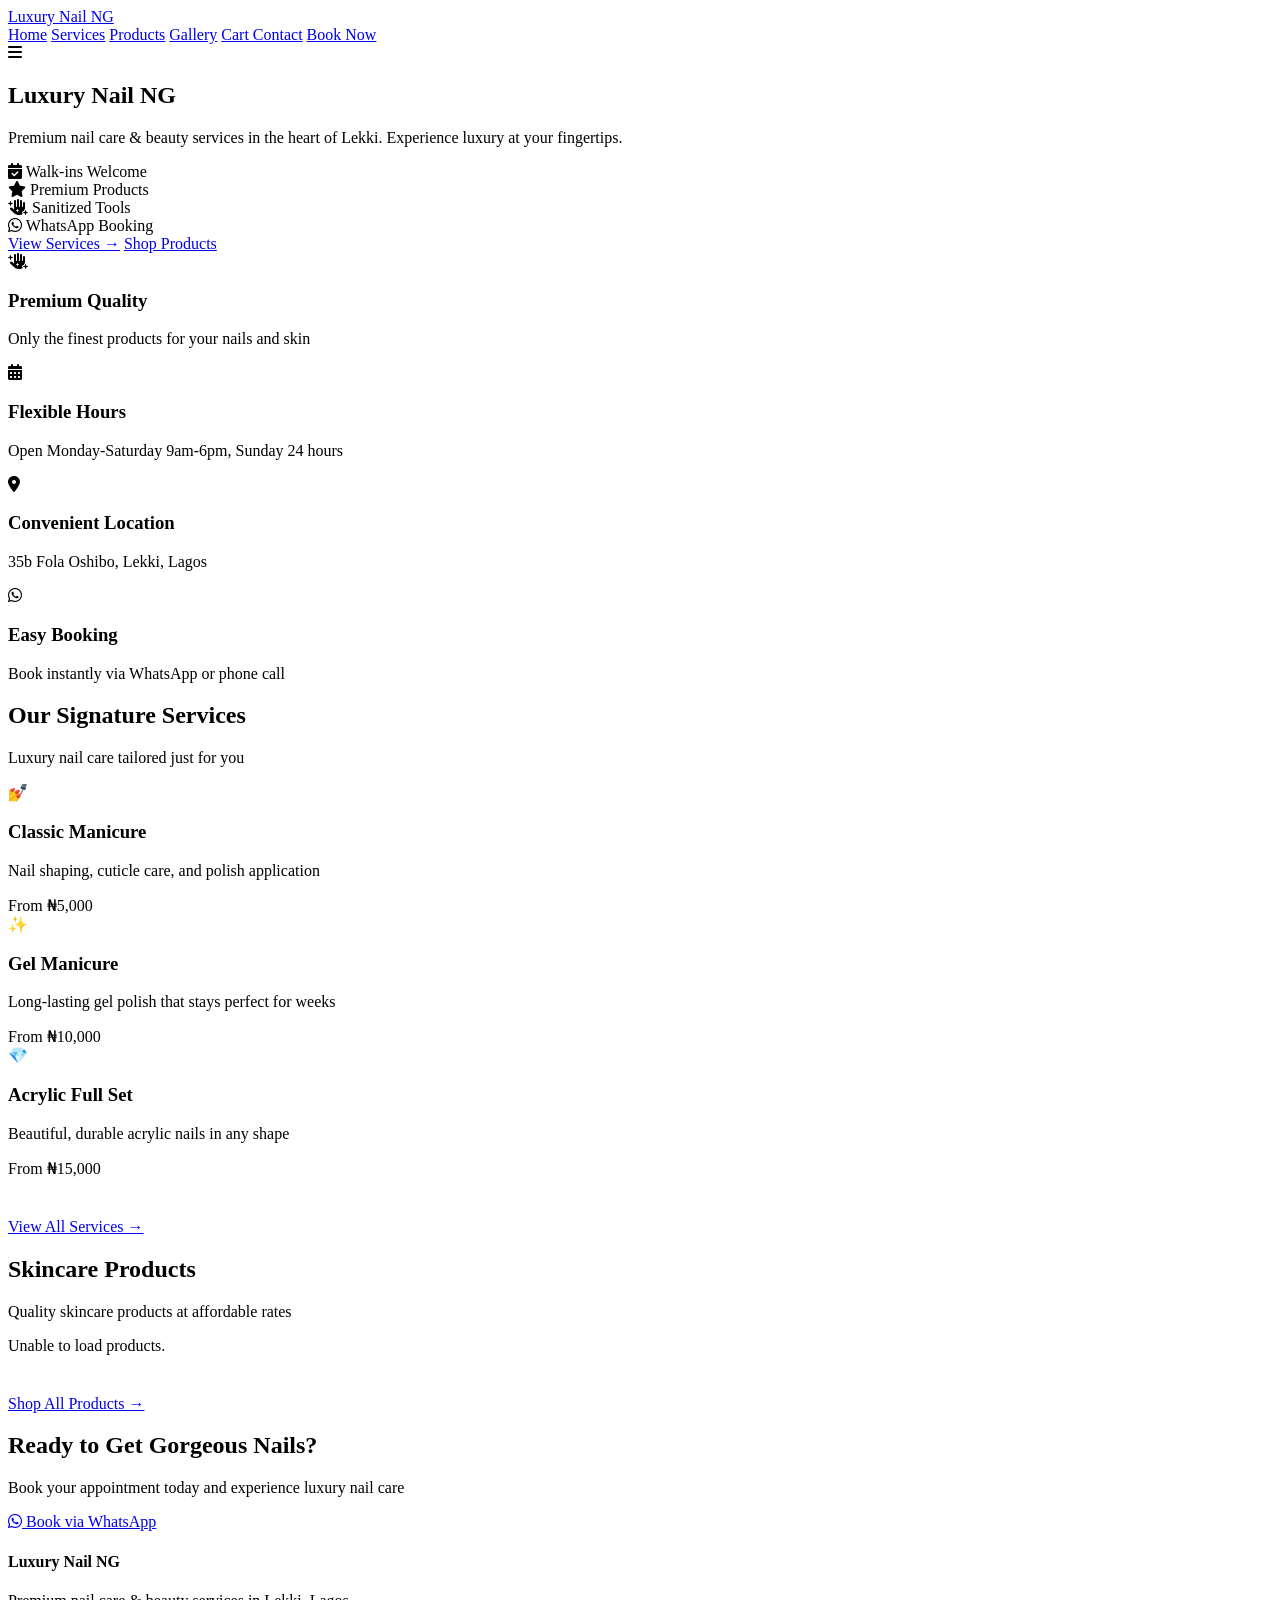
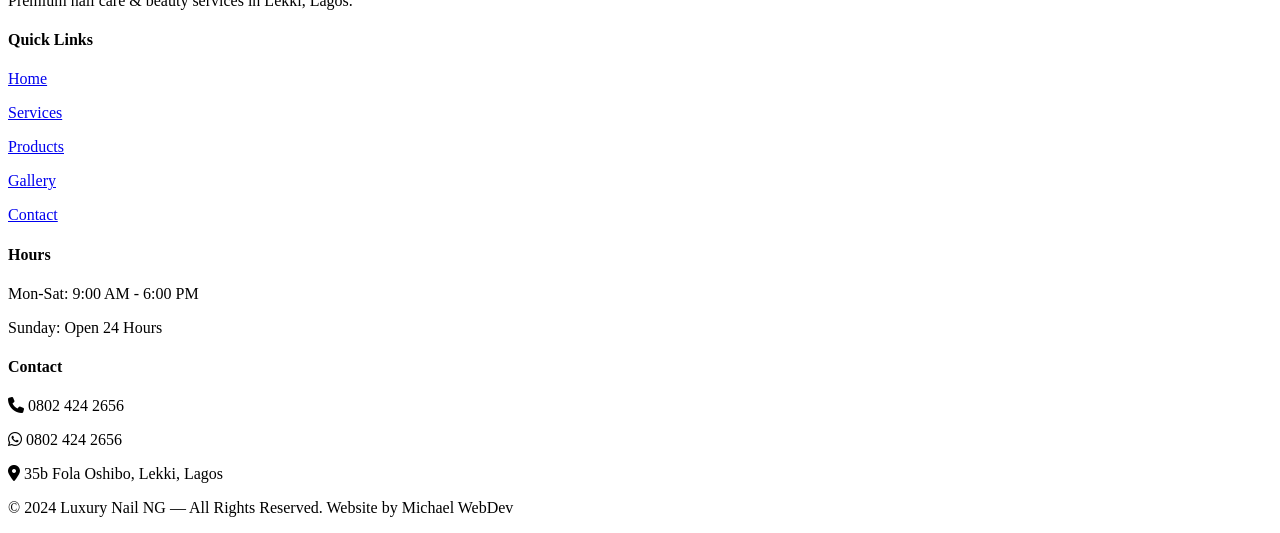
==== index.html @ 9d77b0d2 "Create index.html" ====
<!DOCTYPE html>
<html lang="en">
<head>
    <meta charset="UTF-8">
    <meta name="viewport" content="width=device-width, initial-scale=1.0, maximum-scale=1.0, user-scalable=yes">
    <title>Luxury Nail NG | Premium Nail & Beauty Services in Lekki</title>
    <link href="https://fonts.googleapis.com/css2?family=Playfair+Display:wght@400;500;600;700;800;900&family=Poppins:wght@300;400;500;600;700;800&display=swap" rel="stylesheet">
    <link rel="stylesheet" href="https://cdnjs.cloudflare.com/ajax/libs/font-awesome/6.5.1/css/all.min.css">
    <link rel="stylesheet" href="style.css">
</head>
<body>
    <nav class="navbar">
        <div class="nav-container">
            <a href="index.html" class="logo">Luxury <span>Nail NG</span></a>
            <div class="nav-links">
                <a href="index.html" class="active">Home</a>
                <a href="services.html">Services</a>
                <a href="products.html">Products</a>
                <a href="gallery.html">Gallery</a>
                <a href="cart.html">Cart <span id="nav-cart-count" class="cart-badge">0</span></a>
                <a href="contact.html">Contact</a>
                <a href="contact.html" class="btn-book">Book Now</a>
            </div>
            <div class="mobile-menu-btn"><i class="fas fa-bars"></i></div>
        </div>
    </nav>

    <section class="hero">
        <div class="container">
            <div class="hero-content">
                <h1>Luxury <span>Nail NG</span></h1>
                <p>Premium nail care & beauty services in the heart of Lekki. Experience luxury at your fingertips.</p>
                <div class="hero-badges">
                    <div class="hero-badge"><i class="fas fa-calendar-check"></i> Walk-ins Welcome</div>
                    <div class="hero-badge"><i class="fas fa-star"></i> Premium Products</div>
                    <div class="hero-badge"><i class="fas fa-hand-sparkles"></i> Sanitized Tools</div>
                    <div class="hero-badge"><i class="fab fa-whatsapp"></i> WhatsApp Booking</div>
                </div>
                <div class="hero-buttons">
                    <a href="services.html" class="btn-primary">View Services →</a>
                    <a href="products.html" class="btn-secondary">Shop Products</a>
                </div>
            </div>
        </div>
    </section>

    <section class="features-section">
        <div class="container">
            <div class="features-grid">
                <div class="feature-card">
                    <i class="fas fa-hand-sparkles"></i>
                    <h3>Premium Quality</h3>
                    <p>Only the finest products for your nails and skin</p>
                </div>
                <div class="feature-card">
                    <i class="fas fa-calendar-alt"></i>
                    <h3>Flexible Hours</h3>
                    <p>Open Monday-Saturday 9am-6pm, Sunday 24 hours</p>
                </div>
                <div class="feature-card">
                    <i class="fas fa-map-marker-alt"></i>
                    <h3>Convenient Location</h3>
                    <p>35b Fola Oshibo, Lekki, Lagos</p>
                </div>
                <div class="feature-card">
                    <i class="fab fa-whatsapp"></i>
                    <h3>Easy Booking</h3>
                    <p>Book instantly via WhatsApp or phone call</p>
                </div>
            </div>
        </div>
    </section>

    <section class="services-preview">
        <div class="container">
            <h2 class="section-title">Our Signature Services</h2>
            <p class="section-subtitle">Luxury nail care tailored just for you</p>
            <div class="preview-grid">
                <div class="preview-card">
                    <div class="preview-icon">💅</div>
                    <h3>Classic Manicure</h3>
                    <p>Nail shaping, cuticle care, and polish application</p>
                    <div class="preview-price">From ₦5,000</div>
                </div>
                <div class="preview-card">
                    <div class="preview-icon">✨</div>
                    <h3>Gel Manicure</h3>
                    <p>Long-lasting gel polish that stays perfect for weeks</p>
                    <div class="preview-price">From ₦10,000</div>
                </div>
                <div class="preview-card">
                    <div class="preview-icon">💎</div>
                    <h3>Acrylic Full Set</h3>
                    <p>Beautiful, durable acrylic nails in any shape</p>
                    <div class="preview-price">From ₦15,000</div>
                </div>
            </div>
            <div class="text-center" style="margin-top: 40px;">
                <a href="services.html" class="btn-outline">View All Services →</a>
            </div>
        </div>
    </section>

    <section class="products-preview">
        <div class="container">
            <h2 class="section-title">Skincare Products</h2>
            <p class="section-subtitle">Quality skincare products at affordable rates</p>
            <div class="products-grid" id="featured-products">
                <div class="loading-spinner">Loading products...</div>
            </div>
            <div class="text-center" style="margin-top: 40px;">
                <a href="products.html" class="btn-primary">Shop All Products →</a>
            </div>
        </div>
    </section>

    <section class="cta-section">
        <div class="container">
            <h2>Ready to Get Gorgeous Nails?</h2>
            <p>Book your appointment today and experience luxury nail care</p>
            <a href="https://wa.me/2348024242656" class="btn-whatsapp" target="_blank"><i class="fab fa-whatsapp"></i> Book via WhatsApp</a>
        </div>
    </section>

    <footer class="footer">
        <div class="container">
            <div class="footer-grid">
                <div class="footer-col">
                    <h4>Luxury Nail NG</h4>
                    <p>Premium nail care & beauty services in Lekki, Lagos.</p>
                </div>
                <div class="footer-col">
                    <h4>Quick Links</h4>
                    <p><a href="index.html">Home</a></p>
                    <p><a href="services.html">Services</a></p>
                    <p><a href="products.html">Products</a></p>
                    <p><a href="gallery.html">Gallery</a></p>
                    <p><a href="contact.html">Contact</a></p>
                </div>
                <div class="footer-col">
                    <h4>Hours</h4>
                    <p>Mon-Sat: 9:00 AM - 6:00 PM</p>
                    <p>Sunday: Open 24 Hours</p>
                </div>
                <div class="footer-col">
                    <h4>Contact</h4>
                    <p><i class="fas fa-phone"></i> 0802 424 2656</p>
                    <p><i class="fab fa-whatsapp"></i> 0802 424 2656</p>
                    <p><i class="fas fa-map-marker-alt"></i> 35b Fola Oshibo, Lekki, Lagos</p>
                </div>
            </div>
            <div class="footer-bottom">
                <p>© 2024 Luxury Nail NG — All Rights Reserved. Website by Michael WebDev</p>
            </div>
        </div>
    </footer>

    <script src="cart-manager.js"></script>
    <script>
        const SHEETDB_API = 'https://sheetdb.io/api/v1/eizek3qs2z56o';
        
        async function loadFeaturedProducts() {
            try {
                const response = await fetch(SHEETDB_API);
                const products = await response.json();
                const featured = products.slice(0, 3);
                
                const container = document.getElementById('featured-products');
                if (featured.length === 0) {
                    container.innerHTML = '<div class="empty-state">No products yet. Check back soon!</div>';
                    return;
                }
                
                container.innerHTML = featured.map(product => `
                    <div class="product-card">
                        <img src="${product.image_url || 'https://placehold.co/300x300/ffe0f0/d4a017?text=Product'}" class="product-image" alt="${product.name}">
                        <div class="product-content">
                            <h3>${product.name}</h3>
                            <p class="product-desc">${product.description || ''}</p>
                            <div class="product-price">₦${parseInt(product.price).toLocaleString()}</div>
                            <button class="add-btn" onclick="addToCart('${product.name.replace(/'/g, "\\'")}', ${product.price})">Add to Cart</button>
                        </div>
                    </div>
                `).join('');
            } catch (error) {
                console.error('Error loading products:', error);
                document.getElementById('featured-products').innerHTML = '<div class="empty-state">Unable to load products.</div>';
            }
        }
        
        loadFeaturedProducts();

        document.querySelector('.mobile-menu-btn')?.addEventListener('click', function() {
            const links = document.querySelector('.nav-links');
            if (links.style.display === 'flex') links.style.display = 'none';
            else {
                links.style.display = 'flex';
                links.style.flexDirection = 'column';
                links.style.position = 'absolute';
                links.style.top = '70px';
                links.style.left = '0';
                links.style.right = '0';
                links.style.backgroundColor = '#0a0a0a';
                links.style.padding = '24px';
                links.style.borderBottom = '1px solid rgba(212,160,23,0.2)';
                links.style.zIndex = '1000';
            }
        });
        
        function updateNavCartCount() {
            const cart = JSON.parse(localStorage.getItem('luxurynail_cart') || '[]');
            const count = cart.reduce((sum, item) => sum + item.quantity, 0);
            const badge = document.getElementById('nav-cart-count');
            if (badge) {
                badge.textContent = count;
                badge.style.display = count > 0 ? 'inline-block' : 'none';
            }
        }
        updateNavCartCount();
        window.addEventListener('storage', updateNavCartCount);
    </script>
</body>
</html>
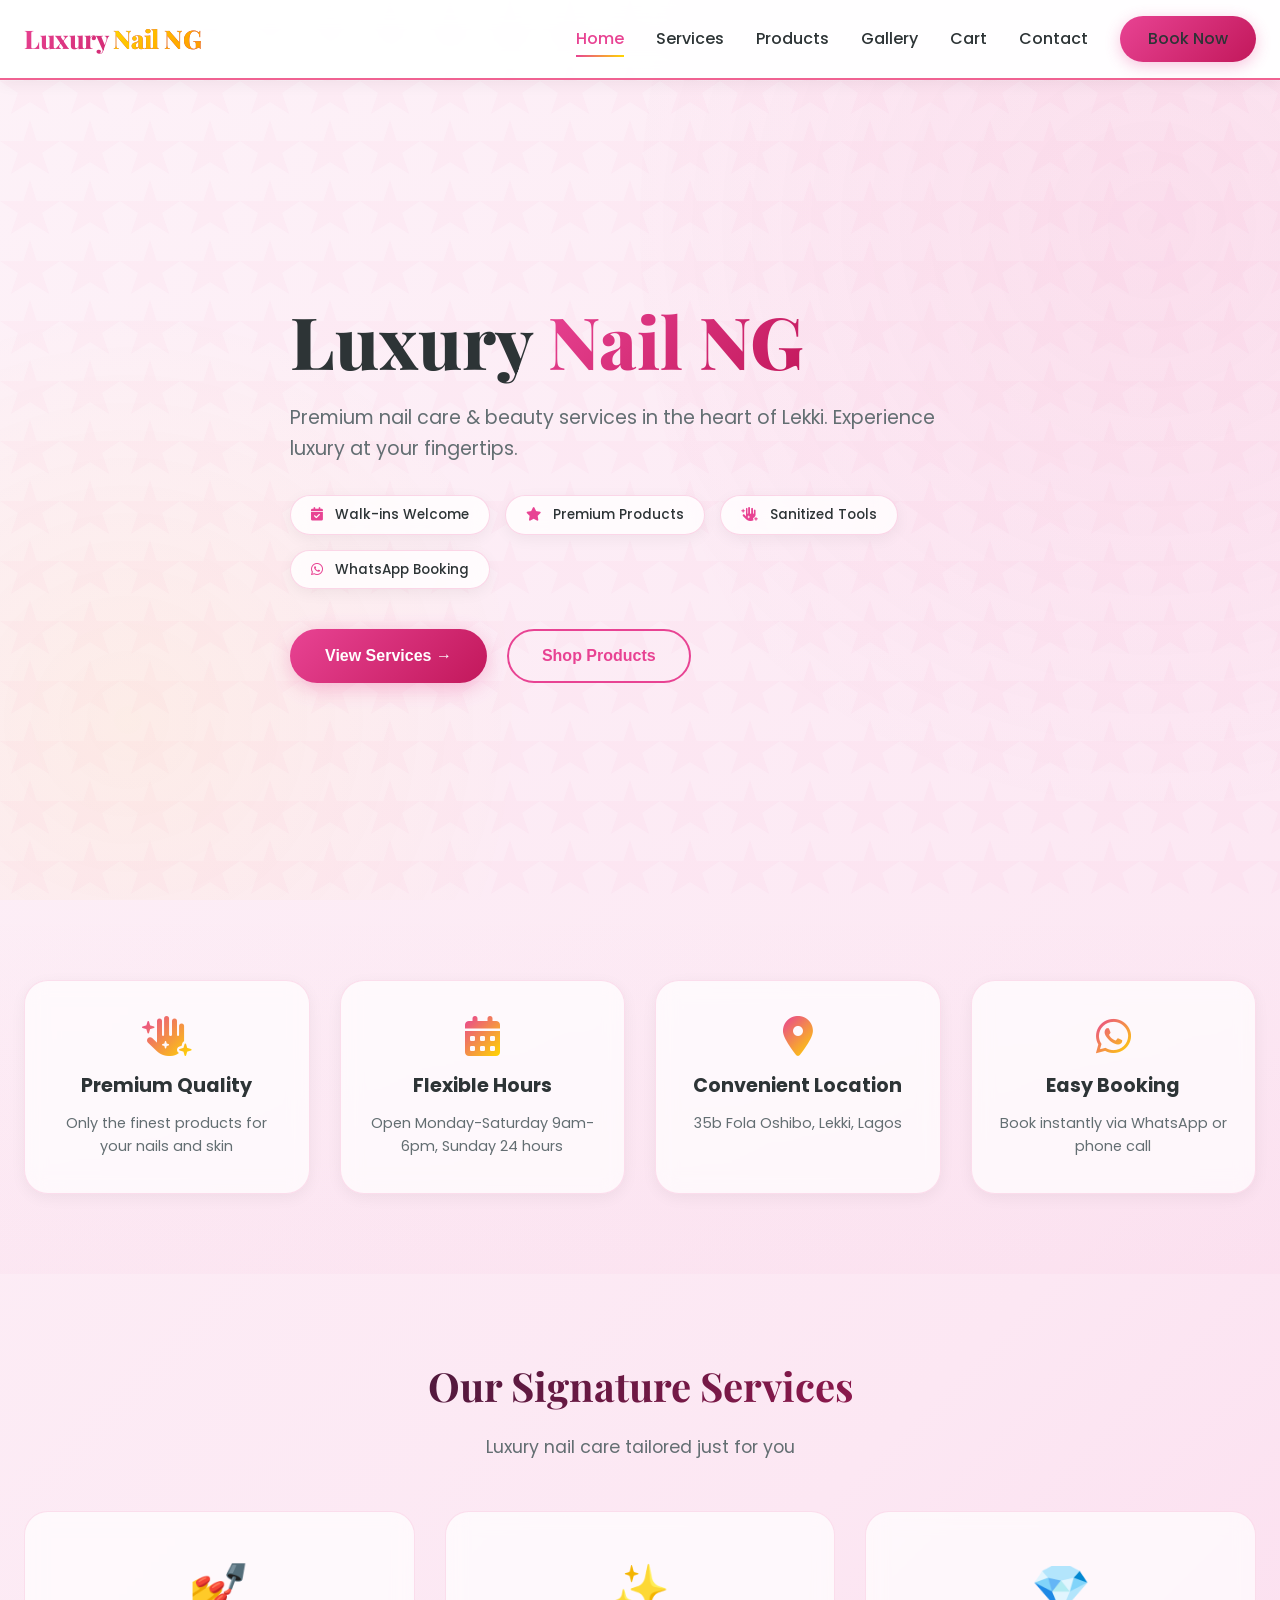
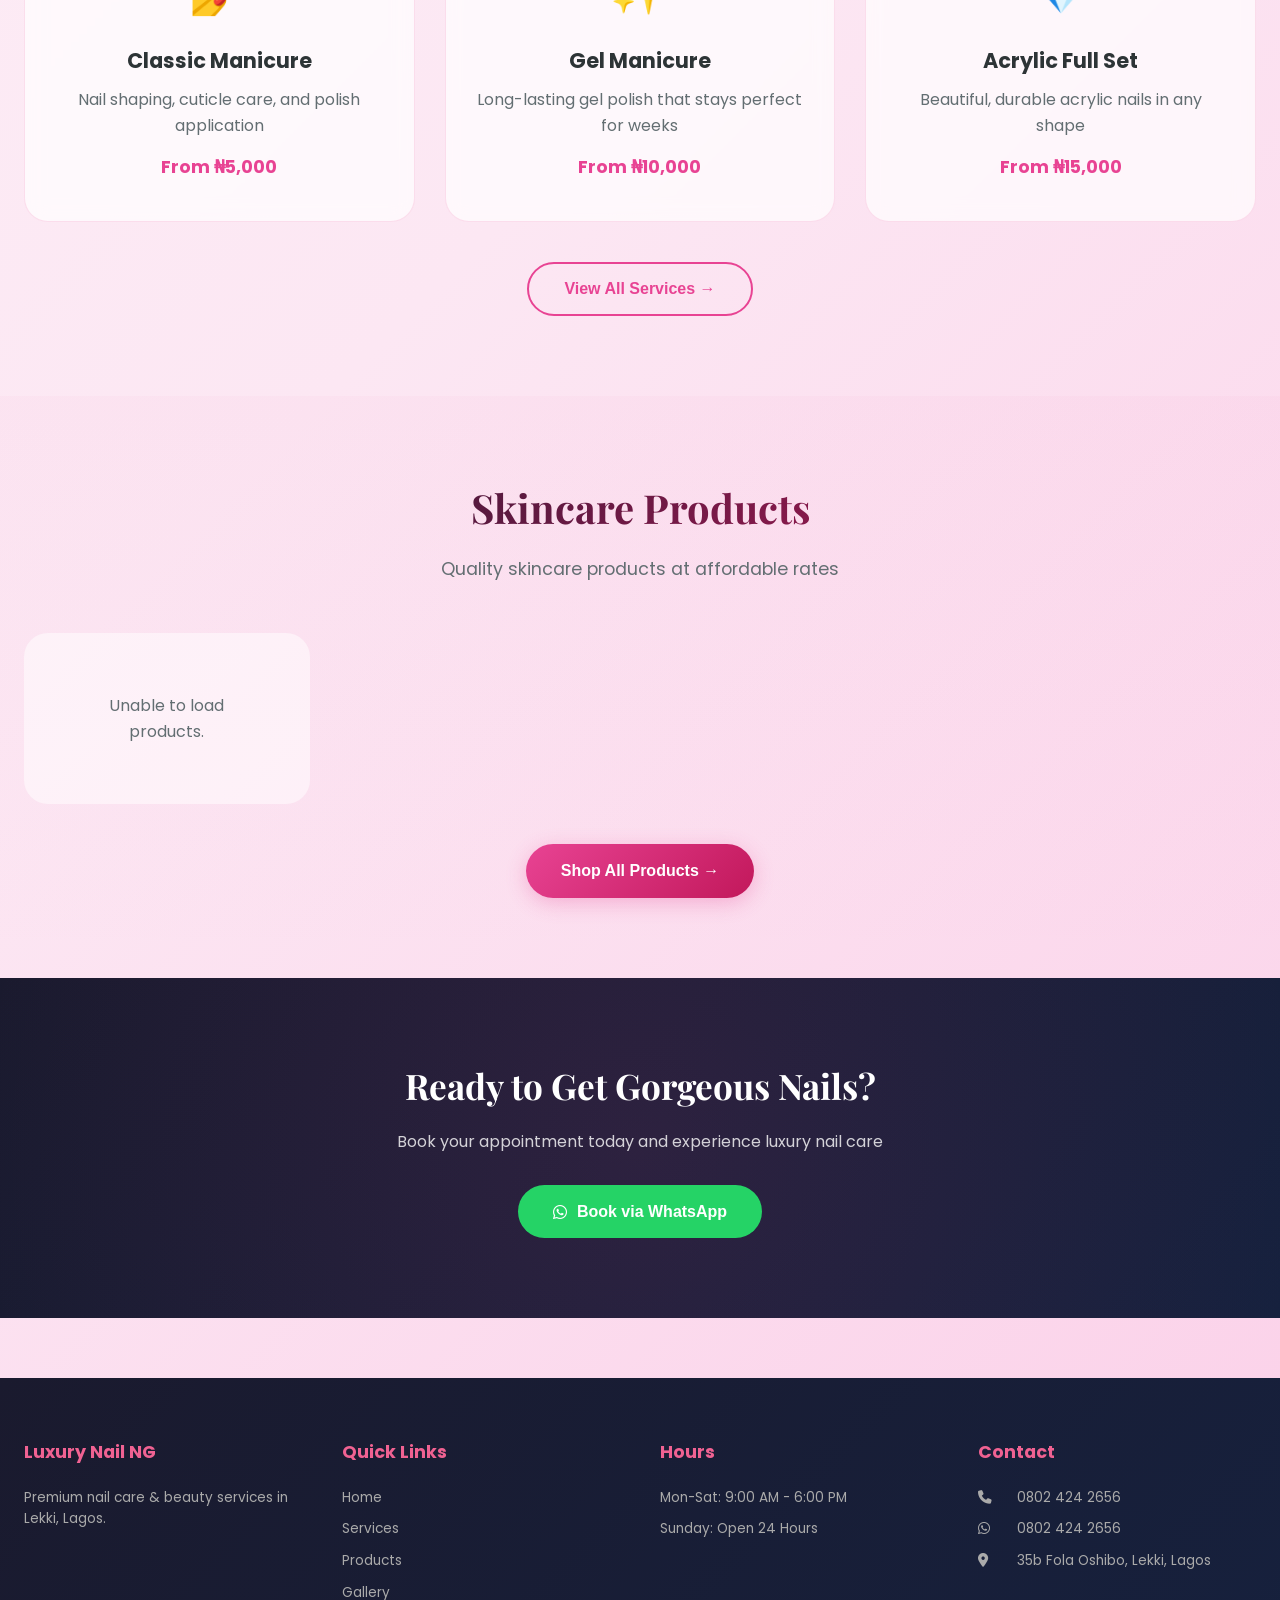
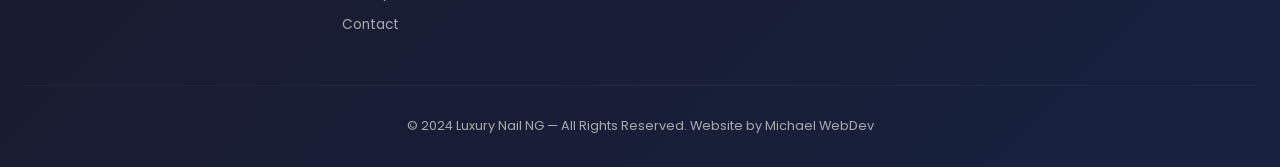
==== commit f5b17bfd: "Create index.html" ====
--- a/index.html
+++ b/index.html
@@ -47,26 +47,10 @@
     <section class="features-section">
         <div class="container">
             <div class="features-grid">
-                <div class="feature-card">
-                    <i class="fas fa-hand-sparkles"></i>
-                    <h3>Premium Quality</h3>
-                    <p>Only the finest products for your nails and skin</p>
-                </div>
-                <div class="feature-card">
-                    <i class="fas fa-calendar-alt"></i>
-                    <h3>Flexible Hours</h3>
-                    <p>Open Monday-Saturday 9am-6pm, Sunday 24 hours</p>
-                </div>
-                <div class="feature-card">
-                    <i class="fas fa-map-marker-alt"></i>
-                    <h3>Convenient Location</h3>
-                    <p>35b Fola Oshibo, Lekki, Lagos</p>
-                </div>
-                <div class="feature-card">
-                    <i class="fab fa-whatsapp"></i>
-                    <h3>Easy Booking</h3>
-                    <p>Book instantly via WhatsApp or phone call</p>
-                </div>
+                <div class="feature-card"><i class="fas fa-hand-sparkles"></i><h3>Premium Quality</h3><p>Only the finest products for your nails and skin</p></div>
+                <div class="feature-card"><i class="fas fa-calendar-alt"></i><h3>Flexible Hours</h3><p>Open Monday-Saturday 9am-6pm, Sunday 24 hours</p></div>
+                <div class="feature-card"><i class="fas fa-map-marker-alt"></i><h3>Convenient Location</h3><p>35b Fola Oshibo, Lekki, Lagos</p></div>
+                <div class="feature-card"><i class="fab fa-whatsapp"></i><h3>Easy Booking</h3><p>Book instantly via WhatsApp or phone call</p></div>
             </div>
         </div>
     </section>
@@ -76,28 +60,11 @@
             <h2 class="section-title">Our Signature Services</h2>
             <p class="section-subtitle">Luxury nail care tailored just for you</p>
             <div class="preview-grid">
-                <div class="preview-card">
-                    <div class="preview-icon">💅</div>
-                    <h3>Classic Manicure</h3>
-                    <p>Nail shaping, cuticle care, and polish application</p>
-                    <div class="preview-price">From ₦5,000</div>
-                </div>
-                <div class="preview-card">
-                    <div class="preview-icon">✨</div>
-                    <h3>Gel Manicure</h3>
-                    <p>Long-lasting gel polish that stays perfect for weeks</p>
-                    <div class="preview-price">From ₦10,000</div>
-                </div>
-                <div class="preview-card">
-                    <div class="preview-icon">💎</div>
-                    <h3>Acrylic Full Set</h3>
-                    <p>Beautiful, durable acrylic nails in any shape</p>
-                    <div class="preview-price">From ₦15,000</div>
-                </div>
+                <div class="preview-card"><div class="preview-icon">💅</div><h3>Classic Manicure</h3><p>Nail shaping, cuticle care, and polish application</p><div class="preview-price">From ₦5,000</div></div>
+                <div class="preview-card"><div class="preview-icon">✨</div><h3>Gel Manicure</h3><p>Long-lasting gel polish that stays perfect for weeks</p><div class="preview-price">From ₦10,000</div></div>
+                <div class="preview-card"><div class="preview-icon">💎</div><h3>Acrylic Full Set</h3><p>Beautiful, durable acrylic nails in any shape</p><div class="preview-price">From ₦15,000</div></div>
             </div>
-            <div class="text-center" style="margin-top: 40px;">
-                <a href="services.html" class="btn-outline">View All Services →</a>
-            </div>
+            <div class="text-center" style="margin-top: 40px;"><a href="services.html" class="btn-outline">View All Services →</a></div>
         </div>
     </section>
 
@@ -105,12 +72,8 @@
         <div class="container">
             <h2 class="section-title">Skincare Products</h2>
             <p class="section-subtitle">Quality skincare products at affordable rates</p>
-            <div class="products-grid" id="featured-products">
-                <div class="loading-spinner">Loading products...</div>
-            </div>
-            <div class="text-center" style="margin-top: 40px;">
-                <a href="products.html" class="btn-primary">Shop All Products →</a>
-            </div>
+            <div class="products-grid" id="featured-products"><div class="loading-spinner">Loading products...</div></div>
+            <div class="text-center" style="margin-top: 40px;"><a href="products.html" class="btn-primary">Shop All Products →</a></div>
         </div>
     </section>
 
@@ -125,99 +88,36 @@
     <footer class="footer">
         <div class="container">
             <div class="footer-grid">
-                <div class="footer-col">
-                    <h4>Luxury Nail NG</h4>
-                    <p>Premium nail care & beauty services in Lekki, Lagos.</p>
-                </div>
-                <div class="footer-col">
-                    <h4>Quick Links</h4>
-                    <p><a href="index.html">Home</a></p>
-                    <p><a href="services.html">Services</a></p>
-                    <p><a href="products.html">Products</a></p>
-                    <p><a href="gallery.html">Gallery</a></p>
-                    <p><a href="contact.html">Contact</a></p>
-                </div>
-                <div class="footer-col">
-                    <h4>Hours</h4>
-                    <p>Mon-Sat: 9:00 AM - 6:00 PM</p>
-                    <p>Sunday: Open 24 Hours</p>
-                </div>
-                <div class="footer-col">
-                    <h4>Contact</h4>
-                    <p><i class="fas fa-phone"></i> 0802 424 2656</p>
-                    <p><i class="fab fa-whatsapp"></i> 0802 424 2656</p>
-                    <p><i class="fas fa-map-marker-alt"></i> 35b Fola Oshibo, Lekki, Lagos</p>
-                </div>
+                <div class="footer-col"><h4>Luxury Nail NG</h4><p>Premium nail care & beauty services in Lekki, Lagos.</p></div>
+                <div class="footer-col"><h4>Quick Links</h4><p><a href="index.html">Home</a></p><p><a href="services.html">Services</a></p><p><a href="products.html">Products</a></p><p><a href="gallery.html">Gallery</a></p><p><a href="contact.html">Contact</a></p></div>
+                <div class="footer-col"><h4>Hours</h4><p>Mon-Sat: 9:00 AM - 6:00 PM</p><p>Sunday: Open 24 Hours</p></div>
+                <div class="footer-col"><h4>Contact</h4><p><i class="fas fa-phone"></i> 0802 424 2656</p><p><i class="fab fa-whatsapp"></i> 0802 424 2656</p><p><i class="fas fa-map-marker-alt"></i> 35b Fola Oshibo, Lekki, Lagos</p></div>
             </div>
-            <div class="footer-bottom">
-                <p>© 2024 Luxury Nail NG — All Rights Reserved. Website by Michael WebDev</p>
-            </div>
+            <div class="footer-bottom"><p>© 2024 Luxury Nail NG — All Rights Reserved. Website by Michael WebDev</p></div>
         </div>
     </footer>
 
     <script src="cart-manager.js"></script>
     <script>
         const SHEETDB_API = 'https://sheetdb.io/api/v1/eizek3qs2z56o';
-        
         async function loadFeaturedProducts() {
             try {
                 const response = await fetch(SHEETDB_API);
                 const products = await response.json();
                 const featured = products.slice(0, 3);
-                
                 const container = document.getElementById('featured-products');
-                if (featured.length === 0) {
-                    container.innerHTML = '<div class="empty-state">No products yet. Check back soon!</div>';
-                    return;
-                }
-                
-                container.innerHTML = featured.map(product => `
-                    <div class="product-card">
-                        <img src="${product.image_url || 'https://placehold.co/300x300/ffe0f0/d4a017?text=Product'}" class="product-image" alt="${product.name}">
-                        <div class="product-content">
-                            <h3>${product.name}</h3>
-                            <p class="product-desc">${product.description || ''}</p>
-                            <div class="product-price">₦${parseInt(product.price).toLocaleString()}</div>
-                            <button class="add-btn" onclick="addToCart('${product.name.replace(/'/g, "\\'")}', ${product.price})">Add to Cart</button>
-                        </div>
-                    </div>
-                `).join('');
-            } catch (error) {
-                console.error('Error loading products:', error);
-                document.getElementById('featured-products').innerHTML = '<div class="empty-state">Unable to load products.</div>';
-            }
+                if (featured.length === 0) { container.innerHTML = '<div class="empty-state">No products yet. Check back soon!</div>'; return; }
+                container.innerHTML = featured.map(product => `<div class="product-card"><img src="${product.image_url || 'https://placehold.co/300x300/ffe0f0/e84393?text=Product'}" class="product-image" alt="${product.name}"><div class="product-content"><h3>${product.name}</h3><p class="product-desc">${product.description || ''}</p><div class="product-price">₦${parseInt(product.price).toLocaleString()}</div><button class="add-btn" onclick="addToCart('${product.name.replace(/'/g, "\\'")}', ${product.price})">Add to Cart</button></div></div>`).join('');
+            } catch (error) { document.getElementById('featured-products').innerHTML = '<div class="empty-state">Unable to load products.</div>'; }
         }
-        
         loadFeaturedProducts();
-
         document.querySelector('.mobile-menu-btn')?.addEventListener('click', function() {
             const links = document.querySelector('.nav-links');
             if (links.style.display === 'flex') links.style.display = 'none';
-            else {
-                links.style.display = 'flex';
-                links.style.flexDirection = 'column';
-                links.style.position = 'absolute';
-                links.style.top = '70px';
-                links.style.left = '0';
-                links.style.right = '0';
-                links.style.backgroundColor = '#0a0a0a';
-                links.style.padding = '24px';
-                links.style.borderBottom = '1px solid rgba(212,160,23,0.2)';
-                links.style.zIndex = '1000';
-            }
+            else { links.style.display = 'flex'; links.style.flexDirection = 'column'; links.style.position = 'absolute'; links.style.top = '70px'; links.style.left = '0'; links.style.right = '0'; links.style.backgroundColor = '#fff'; links.style.padding = '24px'; links.style.boxShadow = '0 10px 25px rgba(0,0,0,0.1)'; links.style.zIndex = '1000'; }
         });
-        
-        function updateNavCartCount() {
-            const cart = JSON.parse(localStorage.getItem('luxurynail_cart') || '[]');
-            const count = cart.reduce((sum, item) => sum + item.quantity, 0);
-            const badge = document.getElementById('nav-cart-count');
-            if (badge) {
-                badge.textContent = count;
-                badge.style.display = count > 0 ? 'inline-block' : 'none';
-            }
-        }
-        updateNavCartCount();
-        window.addEventListener('storage', updateNavCartCount);
+        function updateNavCartCount() { const cart = JSON.parse(localStorage.getItem('luxurynail_cart') || '[]'); const count = cart.reduce((sum, item) => sum + item.quantity, 0); const badge = document.getElementById('nav-cart-count'); if (badge) { badge.textContent = count; badge.style.display = count > 0 ? 'inline-block' : 'none'; } }
+        updateNavCartCount(); window.addEventListener('storage', updateNavCartCount);
     </script>
 </body>
 </html>
--- a/style.css
+++ b/style.css
@@ -0,0 +1,1175 @@
+:root {
+    --primary: #e84393;
+    --primary-light: #f06292;
+    --primary-dark: #c2185b;
+    --secondary: #ffd700;
+    --secondary-light: #ffed4a;
+    --dark: #1a1a2e;
+    --dark-light: #16213e;
+    --white: #ffffff;
+    --gray: #f5f5f5;
+    --gray-dark: #e0e0e0;
+    --text-dark: #2d3436;
+    --text-light: #636e72;
+    --shadow-sm: 0 4px 15px rgba(0,0,0,0.05);
+    --shadow-md: 0 10px 30px rgba(0,0,0,0.1);
+    --shadow-lg: 0 20px 50px rgba(0,0,0,0.15);
+    --transition: all 0.3s ease;
+}
+
+* {
+    margin: 0;
+    padding: 0;
+    box-sizing: border-box;
+}
+
+body {
+    font-family: 'Poppins', sans-serif;
+    background: linear-gradient(135deg, #fdf2f8 0%, #fce7f3 50%, #fbcfe8 100%);
+    color: var(--text-dark);
+    line-height: 1.6;
+    min-height: 100vh;
+}
+
+/* Premium Background Pattern */
+body::before {
+    content: '';
+    position: fixed;
+    top: 0;
+    left: 0;
+    right: 0;
+    bottom: 0;
+    background-image: url('data:image/svg+xml,<svg xmlns="http://www.w3.org/2000/svg" viewBox="0 0 100 100" opacity="0.03"><path fill="%23e84393" d="M50,0 L61,35 L100,35 L70,55 L82,90 L50,70 L18,90 L30,55 L0,35 L39,35 Z"/></svg>');
+    background-repeat: repeat;
+    background-size: 60px;
+    pointer-events: none;
+    z-index: 0;
+}
+
+.container {
+    max-width: 1400px;
+    margin: 0 auto;
+    padding: 0 24px;
+    position: relative;
+    z-index: 1;
+}
+
+/* Navigation */
+.navbar {
+    position: fixed;
+    top: 0;
+    width: 100%;
+    background: rgba(255, 255, 255, 0.95);
+    backdrop-filter: blur(12px);
+    box-shadow: var(--shadow-sm);
+    z-index: 1000;
+    padding: 16px 0;
+    border-bottom: 2px solid var(--primary-light);
+}
+
+.nav-container {
+    display: flex;
+    justify-content: space-between;
+    align-items: center;
+    max-width: 1400px;
+    margin: 0 auto;
+    padding: 0 24px;
+}
+
+.logo {
+    font-family: 'Playfair Display', serif;
+    font-size: 1.6rem;
+    font-weight: 800;
+    background: linear-gradient(135deg, var(--primary), var(--primary-dark));
+    -webkit-background-clip: text;
+    background-clip: text;
+    color: transparent;
+    text-decoration: none;
+    letter-spacing: -0.5px;
+}
+
+.logo span {
+    background: linear-gradient(135deg, var(--secondary), #ff9800);
+    -webkit-background-clip: text;
+    background-clip: text;
+    color: transparent;
+}
+
+.nav-links {
+    display: flex;
+    gap: 32px;
+    align-items: center;
+}
+
+.nav-links a {
+    color: var(--text-dark);
+    text-decoration: none;
+    font-weight: 500;
+    transition: var(--transition);
+    position: relative;
+}
+
+.nav-links a:hover,
+.nav-links a.active {
+    color: var(--primary);
+}
+
+.nav-links a::after {
+    content: '';
+    position: absolute;
+    bottom: -5px;
+    left: 0;
+    width: 0;
+    height: 2px;
+    background: linear-gradient(90deg, var(--primary), var(--secondary));
+    transition: var(--transition);
+}
+
+.nav-links a:hover::after,
+.nav-links a.active::after {
+    width: 100%;
+}
+
+.cart-badge {
+    background: var(--primary);
+    color: white;
+    border-radius: 50%;
+    padding: 2px 8px;
+    font-size: 0.7rem;
+    font-weight: bold;
+    margin-left: 5px;
+}
+
+.btn-book {
+    background: linear-gradient(135deg, var(--primary), var(--primary-dark));
+    color: white;
+    padding: 10px 28px;
+    border-radius: 40px;
+    text-decoration: none;
+    font-weight: 600;
+    transition: var(--transition);
+    box-shadow: 0 4px 15px rgba(232, 67, 147, 0.3);
+}
+
+.btn-book:hover {
+    transform: translateY(-2px);
+    box-shadow: 0 8px 25px rgba(232, 67, 147, 0.4);
+}
+
+.mobile-menu-btn {
+    display: none;
+    font-size: 1.5rem;
+    cursor: pointer;
+    color: var(--text-dark);
+}
+
+/* Hero Section */
+.hero {
+    min-height: 100vh;
+    display: flex;
+    align-items: center;
+    position: relative;
+    overflow: hidden;
+    padding-top: 80px;
+}
+
+.hero::before {
+    content: '';
+    position: absolute;
+    top: -50%;
+    right: -30%;
+    width: 80%;
+    height: 150%;
+    background: radial-gradient(circle, rgba(232,67,147,0.08) 0%, transparent 70%);
+    border-radius: 50%;
+    pointer-events: none;
+}
+
+.hero::after {
+    content: '';
+    position: absolute;
+    bottom: -30%;
+    left: -20%;
+    width: 60%;
+    height: 100%;
+    background: radial-gradient(circle, rgba(255,215,0,0.06) 0%, transparent 70%);
+    border-radius: 50%;
+    pointer-events: none;
+}
+
+.hero-content {
+    max-width: 700px;
+    position: relative;
+    z-index: 1;
+}
+
+.hero h1 {
+    font-family: 'Playfair Display', serif;
+    font-size: 4.5rem;
+    font-weight: 800;
+    margin-bottom: 20px;
+    line-height: 1.2;
+}
+
+.hero h1 span {
+    background: linear-gradient(135deg, var(--primary), var(--primary-dark));
+    -webkit-background-clip: text;
+    background-clip: text;
+    color: transparent;
+}
+
+.hero p {
+    font-size: 1.2rem;
+    color: var(--text-light);
+    margin-bottom: 30px;
+}
+
+.hero-badges {
+    display: flex;
+    gap: 15px;
+    flex-wrap: wrap;
+    margin-bottom: 40px;
+}
+
+.hero-badge {
+    background: rgba(255, 255, 255, 0.8);
+    backdrop-filter: blur(10px);
+    padding: 8px 20px;
+    border-radius: 40px;
+    font-size: 0.85rem;
+    font-weight: 500;
+    box-shadow: var(--shadow-sm);
+    border: 1px solid rgba(232,67,147,0.2);
+}
+
+.hero-badge i {
+    color: var(--primary);
+    margin-right: 8px;
+}
+
+.hero-buttons {
+    display: flex;
+    gap: 20px;
+    flex-wrap: wrap;
+}
+
+.btn-primary {
+    background: linear-gradient(135deg, var(--primary), var(--primary-dark));
+    color: white;
+    padding: 14px 35px;
+    border-radius: 50px;
+    text-decoration: none;
+    font-weight: 600;
+    transition: var(--transition);
+    display: inline-block;
+    box-shadow: 0 5px 20px rgba(232,67,147,0.3);
+}
+
+.btn-primary:hover {
+    transform: translateY(-2px);
+    box-shadow: 0 8px 30px rgba(232,67,147,0.4);
+}
+
+.btn-secondary {
+    background: transparent;
+    border: 2px solid var(--primary);
+    color: var(--primary);
+    padding: 12px 33px;
+    border-radius: 50px;
+    text-decoration: none;
+    font-weight: 600;
+    transition: var(--transition);
+    display: inline-block;
+}
+
+.btn-secondary:hover {
+    background: var(--primary);
+    color: white;
+    transform: translateY(-2px);
+}
+
+/* Features Section */
+.features-section {
+    padding: 80px 0;
+    background: linear-gradient(180deg, transparent 0%, rgba(232,67,147,0.03) 100%);
+}
+
+.features-grid {
+    display: grid;
+    grid-template-columns: repeat(auto-fit, minmax(260px, 1fr));
+    gap: 30px;
+}
+
+.feature-card {
+    background: rgba(255, 255, 255, 0.7);
+    backdrop-filter: blur(10px);
+    padding: 35px 25px;
+    border-radius: 24px;
+    text-align: center;
+    transition: var(--transition);
+    border: 1px solid rgba(232,67,147,0.15);
+    box-shadow: var(--shadow-sm);
+}
+
+.feature-card:hover {
+    transform: translateY(-5px);
+    border-color: var(--primary-light);
+    box-shadow: var(--shadow-md);
+}
+
+.feature-card i {
+    font-size: 2.5rem;
+    background: linear-gradient(135deg, var(--primary), var(--secondary));
+    -webkit-background-clip: text;
+    background-clip: text;
+    color: transparent;
+    margin-bottom: 15px;
+}
+
+.feature-card h3 {
+    font-size: 1.2rem;
+    margin-bottom: 10px;
+}
+
+.feature-card p {
+    color: var(--text-light);
+    font-size: 0.9rem;
+}
+
+/* Section Titles */
+.section-title {
+    font-family: 'Playfair Display', serif;
+    font-size: 2.5rem;
+    text-align: center;
+    margin-bottom: 15px;
+    background: linear-gradient(135deg, var(--dark), var(--primary-dark));
+    -webkit-background-clip: text;
+    background-clip: text;
+    color: transparent;
+}
+
+.section-subtitle {
+    text-align: center;
+    color: var(--text-light);
+    margin-bottom: 50px;
+    font-size: 1.1rem;
+}
+
+/* Services Preview */
+.services-preview {
+    padding: 80px 0;
+}
+
+.preview-grid {
+    display: grid;
+    grid-template-columns: repeat(auto-fit, minmax(300px, 1fr));
+    gap: 30px;
+}
+
+.preview-card {
+    background: rgba(255, 255, 255, 0.7);
+    backdrop-filter: blur(10px);
+    padding: 40px 30px;
+    border-radius: 24px;
+    text-align: center;
+    transition: var(--transition);
+    border: 1px solid rgba(232,67,147,0.15);
+}
+
+.preview-card:hover {
+    transform: translateY(-5px);
+    border-color: var(--primary-light);
+}
+
+.preview-icon {
+    font-size: 3rem;
+    margin-bottom: 15px;
+}
+
+.preview-card h3 {
+    font-size: 1.3rem;
+    margin-bottom: 10px;
+}
+
+.preview-card p {
+    color: var(--text-light);
+    margin-bottom: 15px;
+}
+
+.preview-price {
+    color: var(--primary);
+    font-weight: 700;
+    font-size: 1.1rem;
+}
+
+.btn-outline {
+    background: transparent;
+    border: 2px solid var(--primary);
+    color: var(--primary);
+    padding: 12px 35px;
+    border-radius: 50px;
+    text-decoration: none;
+    font-weight: 600;
+    transition: var(--transition);
+    display: inline-block;
+}
+
+.btn-outline:hover {
+    background: var(--primary);
+    color: white;
+}
+
+/* Products Grid */
+.products-preview, .products-section {
+    padding: 80px 0;
+    background: linear-gradient(180deg, rgba(232,67,147,0.03) 0%, transparent 100%);
+}
+
+.products-grid {
+    display: grid;
+    grid-template-columns: repeat(auto-fill, minmax(280px, 1fr));
+    gap: 30px;
+}
+
+.product-card {
+    background: rgba(255, 255, 255, 0.7);
+    backdrop-filter: blur(10px);
+    border-radius: 20px;
+    overflow: hidden;
+    transition: var(--transition);
+    border: 1px solid rgba(232,67,147,0.15);
+}
+
+.product-card:hover {
+    transform: translateY(-5px);
+    box-shadow: var(--shadow-md);
+    border-color: var(--primary-light);
+}
+
+.product-image {
+    width: 100%;
+    height: 250px;
+    object-fit: cover;
+}
+
+.product-content {
+    padding: 20px;
+}
+
+.product-content h3 {
+    font-size: 1.1rem;
+    margin-bottom: 8px;
+}
+
+.product-desc {
+    color: var(--text-light);
+    font-size: 0.85rem;
+    margin-bottom: 10px;
+}
+
+.product-price {
+    font-size: 1.2rem;
+    font-weight: 700;
+    color: var(--primary);
+    margin: 10px 0;
+}
+
+.add-btn {
+    background: linear-gradient(135deg, var(--primary), var(--primary-dark));
+    color: white;
+    border: none;
+    padding: 10px 20px;
+    border-radius: 30px;
+    cursor: pointer;
+    font-weight: 600;
+    width: 100%;
+    transition: var(--transition);
+}
+
+.add-btn:hover {
+    transform: scale(1.02);
+    box-shadow: 0 5px 15px rgba(232,67,147,0.3);
+}
+
+/* CTA Section */
+.cta-section {
+    padding: 80px 0;
+    background: linear-gradient(135deg, var(--dark), var(--dark-light));
+    text-align: center;
+    position: relative;
+    overflow: hidden;
+}
+
+.cta-section::before {
+    content: '';
+    position: absolute;
+    top: -50%;
+    left: -20%;
+    width: 140%;
+    height: 200%;
+    background: radial-gradient(circle, rgba(232,67,147,0.1) 0%, transparent 70%);
+    pointer-events: none;
+}
+
+.cta-section h2 {
+    font-family: 'Playfair Display', serif;
+    font-size: 2.2rem;
+    color: white;
+    margin-bottom: 15px;
+}
+
+.cta-section p {
+    color: rgba(255,255,255,0.8);
+    margin-bottom: 30px;
+}
+
+.btn-whatsapp {
+    background: #25D366;
+    color: white;
+    padding: 14px 35px;
+    border-radius: 50px;
+    text-decoration: none;
+    font-weight: 600;
+    display: inline-flex;
+    align-items: center;
+    gap: 10px;
+    transition: var(--transition);
+}
+
+.btn-whatsapp:hover {
+    transform: translateY(-2px);
+    box-shadow: 0 8px 25px rgba(37,211,102,0.3);
+}
+
+/* Page Header */
+.page-header {
+    padding: 140px 0 60px;
+    text-align: center;
+    background: linear-gradient(135deg, rgba(232,67,147,0.05) 0%, transparent 100%);
+}
+
+.page-header h1 {
+    font-family: 'Playfair Display', serif;
+    font-size: 3rem;
+    background: linear-gradient(135deg, var(--dark), var(--primary-dark));
+    -webkit-background-clip: text;
+    background-clip: text;
+    color: transparent;
+}
+
+.page-header p {
+    color: var(--text-light);
+    font-size: 1.1rem;
+}
+
+/* Services Page */
+.services-section {
+    padding: 60px 0;
+}
+
+.service-category {
+    margin-bottom: 50px;
+    background: rgba(255, 255, 255, 0.5);
+    backdrop-filter: blur(10px);
+    border-radius: 24px;
+    padding: 30px;
+    border: 1px solid rgba(232,67,147,0.1);
+}
+
+.category-header {
+    font-family: 'Playfair Display', serif;
+    font-size: 1.8rem;
+    margin-bottom: 25px;
+    color: var(--primary);
+}
+
+.services-list {
+    display: flex;
+    flex-direction: column;
+    gap: 15px;
+}
+
+.service-item {
+    display: flex;
+    justify-content: space-between;
+    align-items: center;
+    padding: 15px 0;
+    border-bottom: 1px solid rgba(0,0,0,0.05);
+    flex-wrap: wrap;
+    gap: 15px;
+}
+
+.service-info h3 {
+    font-size: 1.1rem;
+    margin-bottom: 5px;
+}
+
+.service-info p {
+    color: var(--text-light);
+    font-size: 0.85rem;
+}
+
+.service-right {
+    display: flex;
+    align-items: center;
+    gap: 20px;
+}
+
+.service-price {
+    font-weight: 700;
+    color: var(--primary);
+    font-size: 1.1rem;
+}
+
+.service-note {
+    text-align: center;
+    padding: 20px;
+    background: rgba(232,67,147,0.05);
+    border-radius: 16px;
+    margin-top: 30px;
+}
+
+.service-note i {
+    color: var(--primary);
+    margin-right: 8px;
+}
+
+/* Gallery Page */
+.gallery-section {
+    padding: 60px 0;
+}
+
+.gallery-grid {
+    display: grid;
+    grid-template-columns: repeat(auto-fill, minmax(300px, 1fr));
+    gap: 25px;
+}
+
+.gallery-item {
+    position: relative;
+    overflow: hidden;
+    border-radius: 20px;
+    aspect-ratio: 1 / 1;
+    cursor: pointer;
+}
+
+.gallery-item img {
+    width: 100%;
+    height: 100%;
+    object-fit: cover;
+    transition: transform 0.5s ease;
+}
+
+.gallery-item:hover img {
+    transform: scale(1.08);
+}
+
+.gallery-overlay {
+    position: absolute;
+    bottom: 0;
+    left: 0;
+    right: 0;
+    background: linear-gradient(transparent, rgba(0,0,0,0.7));
+    padding: 20px;
+    color: white;
+    opacity: 0;
+    transition: opacity 0.3s;
+}
+
+.gallery-item:hover .gallery-overlay {
+    opacity: 1;
+}
+
+.gallery-note {
+    text-align: center;
+    margin-top: 40px;
+    padding: 15px;
+    background: rgba(232,67,147,0.05);
+    border-radius: 16px;
+    color: var(--text-light);
+}
+
+/* Cart Page */
+.cart-section {
+    padding: 60px 0;
+}
+
+.cart-grid {
+    display: grid;
+    grid-template-columns: 1fr 380px;
+    gap: 40px;
+}
+
+.cart-item {
+    background: rgba(255, 255, 255, 0.7);
+    backdrop-filter: blur(10px);
+    border-radius: 20px;
+    padding: 20px;
+    margin-bottom: 16px;
+    border: 1px solid rgba(232,67,147,0.15);
+    display: flex;
+    justify-content: space-between;
+    align-items: center;
+    flex-wrap: wrap;
+    gap: 15px;
+}
+
+.cart-item-info h4 {
+    font-size: 1.1rem;
+    margin-bottom: 5px;
+}
+
+.cart-item-price {
+    color: var(--text-light);
+    font-size: 0.85rem;
+}
+
+.cart-item-actions {
+    display: flex;
+    align-items: center;
+    gap: 20px;
+}
+
+.quantity-control {
+    display: flex;
+    align-items: center;
+    gap: 12px;
+}
+
+.quantity-control button {
+    background: var(--gray);
+    border: none;
+    width: 32px;
+    height: 32px;
+    border-radius: 50%;
+    cursor: pointer;
+    font-size: 1rem;
+    font-weight: bold;
+    transition: var(--transition);
+}
+
+.quantity-control button:hover {
+    background: var(--primary);
+    color: white;
+}
+
+.remove-btn {
+    background: transparent;
+    border: none;
+    font-size: 1.2rem;
+    cursor: pointer;
+    color: #ff6b6b;
+    transition: var(--transition);
+}
+
+.remove-btn:hover {
+    transform: scale(1.1);
+}
+
+.order-summary-card {
+    background: rgba(255, 255, 255, 0.7);
+    backdrop-filter: blur(10px);
+    border-radius: 24px;
+    padding: 30px;
+    border: 1px solid rgba(232,67,147,0.15);
+    position: sticky;
+    top: 100px;
+}
+
+.order-summary-card h3 {
+    font-size: 1.3rem;
+    margin-bottom: 20px;
+    color: var(--primary);
+}
+
+.summary-row {
+    display: flex;
+    justify-content: space-between;
+    padding: 12px 0;
+    border-bottom: 1px solid rgba(0,0,0,0.05);
+}
+
+.summary-row.total {
+    border-bottom: none;
+    font-weight: 700;
+    font-size: 1.2rem;
+    padding-top: 15px;
+}
+
+.btn-checkout-full {
+    background: linear-gradient(135deg, var(--primary), var(--primary-dark));
+    color: white;
+    border: none;
+    padding: 14px;
+    border-radius: 40px;
+    font-weight: 600;
+    cursor: pointer;
+    width: 100%;
+    margin-top: 20px;
+    transition: var(--transition);
+}
+
+.btn-checkout-full:hover {
+    transform: translateY(-2px);
+    box-shadow: 0 5px 20px rgba(232,67,147,0.3);
+}
+
+.btn-continue {
+    display: block;
+    text-align: center;
+    margin-top: 15px;
+    color: var(--text-light);
+    text-decoration: none;
+}
+
+.empty-cart {
+    text-align: center;
+    padding: 60px;
+    background: rgba(255,255,255,0.5);
+    border-radius: 24px;
+}
+
+.empty-cart a {
+    color: var(--primary);
+    text-decoration: none;
+}
+
+/* Contact Page */
+.contact-section {
+    padding: 60px 0;
+}
+
+.contact-grid {
+    display: grid;
+    grid-template-columns: 1fr 1fr;
+    gap: 50px;
+}
+
+.contact-info-card, .contact-form-card {
+    background: rgba(255, 255, 255, 0.7);
+    backdrop-filter: blur(10px);
+    border-radius: 24px;
+    padding: 35px;
+    border: 1px solid rgba(232,67,147,0.15);
+}
+
+.contact-info-card h3, .contact-form-card h3 {
+    font-size: 1.5rem;
+    margin-bottom: 25px;
+    color: var(--primary);
+}
+
+.contact-detail {
+    display: flex;
+    gap: 15px;
+    margin-bottom: 25px;
+}
+
+.contact-detail i {
+    font-size: 1.3rem;
+    color: var(--primary);
+    width: 30px;
+}
+
+.contact-detail strong {
+    display: block;
+    margin-bottom: 5px;
+}
+
+.form-group {
+    margin-bottom: 20px;
+}
+
+.form-group input, .form-group textarea, .form-group select {
+    width: 100%;
+    padding: 14px;
+    background: rgba(255,255,255,0.8);
+    border: 1px solid rgba(232,67,147,0.2);
+    border-radius: 12px;
+    font-family: 'Poppins', sans-serif;
+    transition: var(--transition);
+}
+
+.form-group input:focus, .form-group textarea:focus {
+    outline: none;
+    border-color: var(--primary);
+    box-shadow: 0 0 0 3px rgba(232,67,147,0.1);
+}
+
+.btn-submit {
+    background: linear-gradient(135deg, var(--primary), var(--primary-dark));
+    color: white;
+    padding: 14px;
+    border-radius: 40px;
+    font-weight: 600;
+    cursor: pointer;
+    width: 100%;
+    border: none;
+    transition: var(--transition);
+}
+
+.btn-submit:hover {
+    transform: translateY(-2px);
+}
+
+.map-container {
+    margin-top: 50px;
+    border-radius: 24px;
+    overflow: hidden;
+    box-shadow: var(--shadow-md);
+}
+
+.call-buttons {
+    text-align: center;
+    margin-top: 50px;
+}
+
+.call-buttons h3 {
+    margin-bottom: 20px;
+    font-size: 1.3rem;
+}
+
+.call-buttons-grid {
+    display: flex;
+    justify-content: center;
+    gap: 20px;
+    flex-wrap: wrap;
+}
+
+.call-btn, .whatsapp-btn {
+    padding: 12px 30px;
+    border-radius: 50px;
+    text-decoration: none;
+    font-weight: 600;
+    display: inline-flex;
+    align-items: center;
+    gap: 10px;
+    transition: var(--transition);
+}
+
+.call-btn {
+    background: rgba(232,67,147,0.1);
+    border: 1px solid var(--primary);
+    color: var(--primary);
+}
+
+.whatsapp-btn {
+    background: #25D366;
+    color: white;
+}
+
+.call-btn:hover, .whatsapp-btn:hover {
+    transform: translateY(-2px);
+}
+
+/* Modal */
+.modal {
+    display: none;
+    position: fixed;
+    top: 0;
+    left: 0;
+    right: 0;
+    bottom: 0;
+    background: rgba(0,0,0,0.8);
+    backdrop-filter: blur(8px);
+    z-index: 2000;
+    align-items: center;
+    justify-content: center;
+    padding: 20px;
+}
+
+.modal.active {
+    display: flex;
+}
+
+.modal-content {
+    background: white;
+    border-radius: 24px;
+    padding: 40px;
+    max-width: 500px;
+    width: 100%;
+    max-height: 85vh;
+    overflow-y: auto;
+}
+
+.modal-title {
+    font-family: 'Playfair Display', serif;
+    font-size: 1.8rem;
+    margin-bottom: 20px;
+    text-align: center;
+    color: var(--primary);
+}
+
+.order-summary {
+    margin: 20px 0;
+    padding: 20px;
+    background: var(--gray);
+    border-radius: 16px;
+}
+
+.summary-item {
+    display: flex;
+    justify-content: space-between;
+    padding: 8px 0;
+    border-bottom: 1px solid rgba(0,0,0,0.05);
+}
+
+.summary-total {
+    display: flex;
+    justify-content: space-between;
+    margin-top: 15px;
+    padding-top: 15px;
+    border-top: 2px solid var(--primary);
+    font-weight: 700;
+    font-size: 1.2rem;
+}
+
+.modal-actions {
+    display: flex;
+    gap: 15px;
+    margin-top: 25px;
+}
+
+.modal-btn {
+    flex: 1;
+    padding: 14px;
+    border-radius: 40px;
+    border: none;
+    font-weight: 600;
+    cursor: pointer;
+    transition: var(--transition);
+}
+
+.modal-btn.cancel {
+    background: transparent;
+    border: 1px solid var(--gray-dark);
+    color: var(--text-dark);
+}
+
+.modal-btn.primary {
+    background: linear-gradient(135deg, var(--primary), var(--primary-dark));
+    color: white;
+}
+
+/* Footer */
+.footer {
+    background: linear-gradient(135deg, var(--dark), var(--dark-light));
+    color: #aaa;
+    padding: 60px 0 30px;
+    margin-top: 60px;
+}
+
+.footer-grid {
+    display: grid;
+    grid-template-columns: repeat(auto-fit, minmax(220px, 1fr));
+    gap: 40px;
+    margin-bottom: 40px;
+}
+
+.footer-col h4 {
+    color: var(--primary-light);
+    margin-bottom: 20px;
+    font-size: 1.1rem;
+}
+
+.footer-col p {
+    margin-bottom: 10px;
+    font-size: 0.85rem;
+}
+
+.footer-col a {
+    color: #aaa;
+    text-decoration: none;
+    transition: var(--transition);
+}
+
+.footer-col a:hover {
+    color: var(--primary-light);
+}
+
+.footer-col i {
+    margin-right: 10px;
+    width: 25px;
+}
+
+.footer-bottom {
+    text-align: center;
+    padding-top: 30px;
+    border-top: 1px solid rgba(255,255,255,0.05);
+    font-size: 0.8rem;
+}
+
+/* Loading & Empty States */
+.loading-spinner {
+    text-align: center;
+    padding: 60px;
+    font-size: 1rem;
+    color: var(--text-light);
+}
+
+.empty-state {
+    text-align: center;
+    padding: 60px;
+    background: rgba(255,255,255,0.5);
+    border-radius: 24px;
+    color: var(--text-light);
+}
+
+.text-center {
+    text-align: center;
+}
+
+/* Responsive */
+@media (max-width: 992px) {
+    .cart-grid {
+        grid-template-columns: 1fr;
+    }
+    .contact-grid {
+        grid-template-columns: 1fr;
+    }
+}
+
+@media (max-width: 768px) {
+    .nav-links {
+        display: none;
+    }
+    .mobile-menu-btn {
+        display: block;
+    }
+    .hero h1 {
+        font-size: 2.8rem;
+    }
+    .section-title {
+        font-size: 1.8rem;
+    }
+    .hero-buttons {
+        flex-direction: column;
+        align-items: center;
+    }
+    .service-item {
+        flex-direction: column;
+        text-align: center;
+    }
+    .service-right {
+        justify-content: center;
+    }
+    .cart-item-actions {
+        width: 100%;
+        justify-content: space-between;
+    }
+}
+
+@media (max-width: 480px) {
+    .hero h1 {
+        font-size: 2.2rem;
+    }
+    .hero-badges {
+        justify-content: center;
+    }
+    .products-grid {
+        grid-template-columns: 1fr;
+    }
+    .gallery-grid {
+        grid-template-columns: 1fr;
+    }
+}
